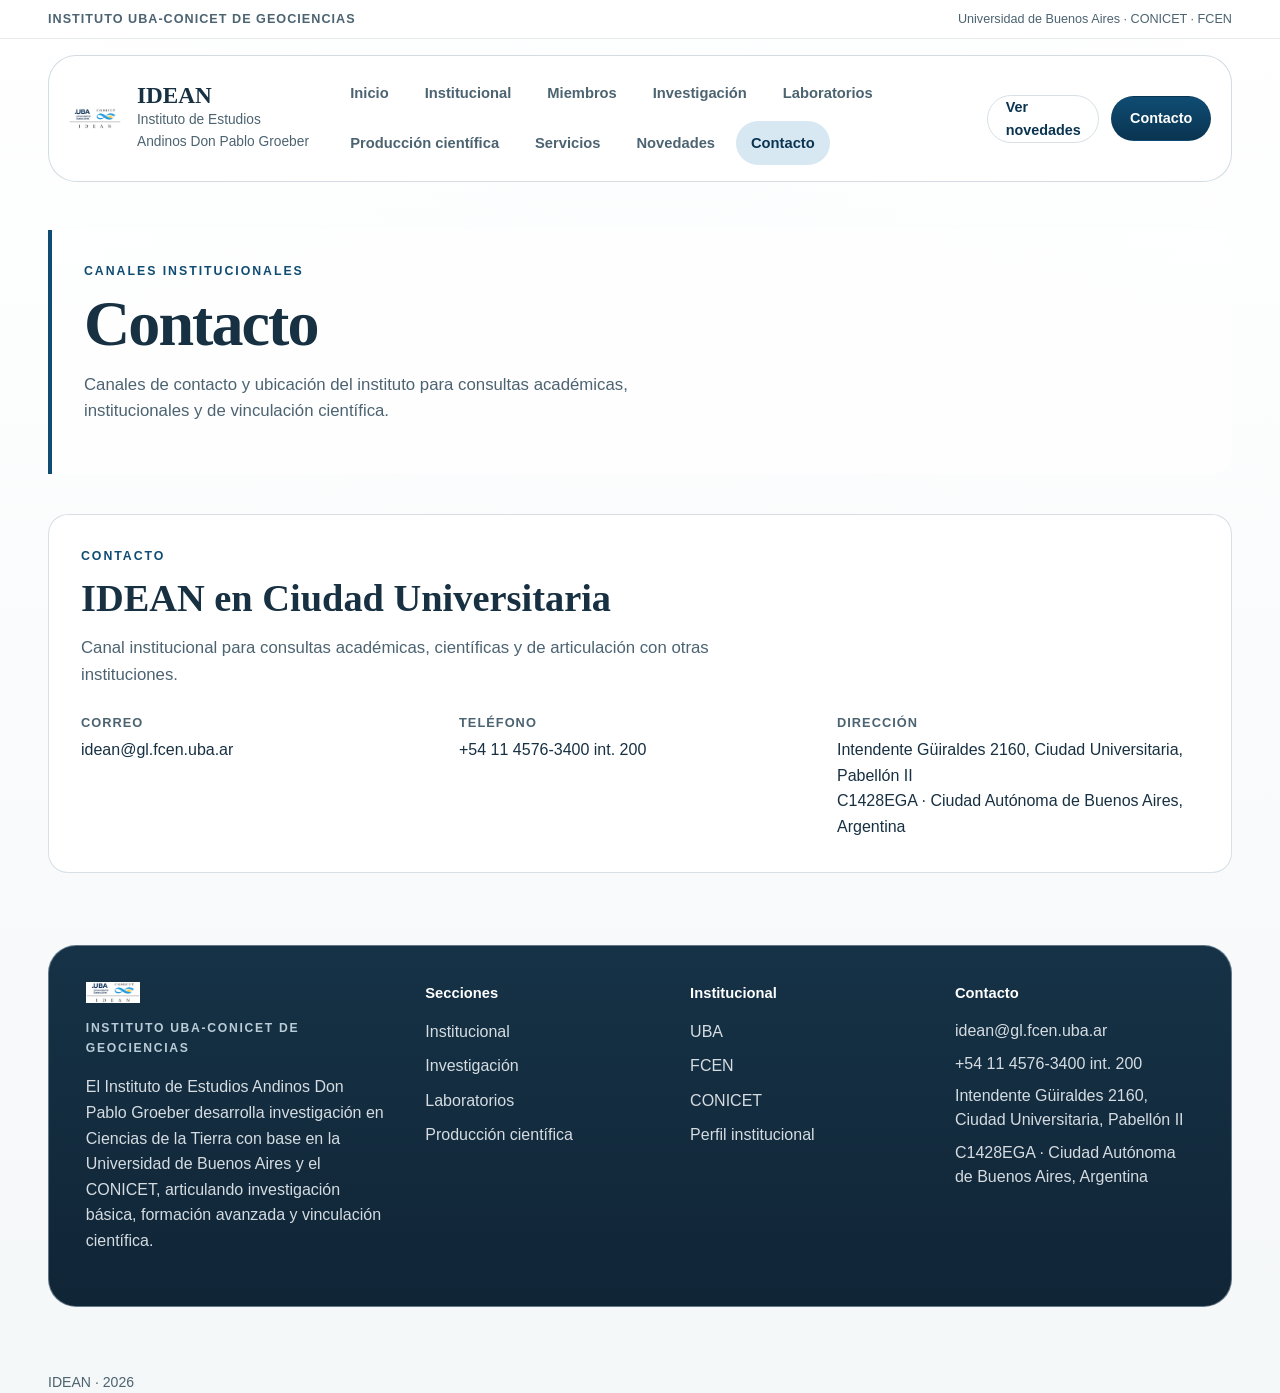
==== contacto.html @ a432ba08 "Implement IDEAN phases 3 and 4 foundations and content migration" ====
<!doctype html>
<html lang="es">
  <head>
    <meta charset="utf-8" />
    <meta name="viewport" content="width=device-width, initial-scale=1" />
    <title>Contacto | IDEAN</title>
    <meta name="description" content="Canales de contacto y ubicación del Instituto de Estudios Andinos Don Pablo Groeber." />
    <link rel="stylesheet" href="assets/css/styles.css" />
  </head>
  <body data-page="contacto">
    <a class="skip-link" href="#contenido-principal">Saltar al contenido</a>
    <div class="page-shell">
      <div data-site-header></div>
      <main id="contenido-principal">
        <section class="page-hero">
          <div class="container" data-page-hero></div>
        </section>
        <section class="section">
          <div class="container" data-contact-panel></div>
        </section>
      </main>
      <div data-site-footer></div>
      <p class="footer-meta">IDEAN · <span data-current-year></span></p>
    </div>
    <script type="module" src="assets/js/site.js"></script>
  </body>
</html>
---- assets/css/styles.css ----
:root {
  --color-bg: #f4f7f8;
  --color-surface: #ffffff;
  --color-surface-alt: #ecf1f4;
  --color-border: #d6e0e6;
  --color-border-strong: #aebfcb;
  --color-text: #173042;
  --color-text-soft: #4c6371;
  --color-primary: #0f4c73;
  --color-primary-dark: #0a3451;
  --color-accent: #6e8793;
  --color-highlight: #d7e8f2;
  --color-shadow: 18 39 52;
  --radius-sm: 0.75rem;
  --radius-md: 1.25rem;
  --radius-lg: 1.75rem;
  --space-1: 0.5rem;
  --space-2: 0.75rem;
  --space-3: 1rem;
  --space-4: 1.5rem;
  --space-5: 2rem;
  --space-6: 3rem;
  --space-7: 4.5rem;
  --container: 74rem;
  --shadow-soft: 0 18px 36px rgba(var(--color-shadow), 0.08);
  --shadow-card: 0 10px 28px rgba(var(--color-shadow), 0.08);
  --font-sans: "Source Sans 3", "Segoe UI", "Helvetica Neue", sans-serif;
  --font-serif: "Source Serif 4", "Iowan Old Style", "Palatino Linotype", serif;
}

*,
*::before,
*::after {
  box-sizing: border-box;
}

html {
  scroll-behavior: smooth;
}

body {
  margin: 0;
  font-family: var(--font-sans);
  color: var(--color-text);
  background:
    linear-gradient(180deg, rgba(255, 255, 255, 0.9), rgba(244, 247, 248, 0.95)),
    radial-gradient(circle at top, rgba(215, 232, 242, 0.55), transparent 40%);
  line-height: 1.6;
}

img {
  display: block;
  max-width: 100%;
  height: auto;
}

a {
  color: inherit;
  text-decoration: none;
}

button,
input,
textarea,
select {
  font: inherit;
}

button {
  cursor: pointer;
}

:focus-visible {
  outline: 3px solid rgba(15, 76, 115, 0.28);
  outline-offset: 3px;
}

.sr-only {
  position: absolute;
  width: 1px;
  height: 1px;
  padding: 0;
  margin: -1px;
  overflow: hidden;
  clip: rect(0, 0, 0, 0);
  white-space: nowrap;
  border: 0;
}

.page-shell {
  min-height: 100vh;
}

.container {
  width: min(100% - 2rem, var(--container));
  margin: 0 auto;
}

.skip-link {
  position: absolute;
  left: 1rem;
  top: 1rem;
  padding: 0.75rem 1rem;
  border-radius: 999px;
  color: #fff;
  background: var(--color-primary-dark);
  transform: translateY(-200%);
}

.skip-link:focus {
  transform: translateY(0);
  z-index: 1000;
}

.topbar {
  border-bottom: 1px solid rgba(23, 48, 66, 0.1);
  background: rgba(255, 255, 255, 0.78);
}

.topbar__inner {
  display: flex;
  align-items: center;
  justify-content: space-between;
  gap: var(--space-3);
  padding: 0.55rem 0;
}

.topbar__eyebrow,
.topbar__affiliations {
  margin: 0;
  color: var(--color-text-soft);
  font-size: 0.79rem;
}

.topbar__eyebrow {
  font-weight: 700;
  letter-spacing: 0.08em;
  text-transform: uppercase;
}

.site-header {
  position: sticky;
  top: 0;
  z-index: 50;
  transition: box-shadow 160ms ease, background-color 160ms ease;
}

.site-header.is-scrolled {
  backdrop-filter: blur(10px);
}

.header-shell {
  padding-top: 1rem;
}

.header-card {
  display: flex;
  align-items: center;
  justify-content: space-between;
  gap: var(--space-4);
  padding: 1rem 1.25rem;
  border: 1px solid rgba(174, 191, 203, 0.55);
  border-radius: var(--radius-lg);
  background: rgba(255, 255, 255, 0.92);
  box-shadow: var(--shadow-soft);
}

.brand {
  display: inline-flex;
  align-items: center;
  gap: 1rem;
  min-width: 0;
}

.brand__mark {
  width: 3.25rem;
  height: auto;
  flex: 0 0 auto;
}

.brand__text {
  display: grid;
  gap: 0.15rem;
}

.brand__name {
  font-family: var(--font-serif);
  font-size: 1.45rem;
  line-height: 1;
  font-weight: 700;
}

.brand__full {
  color: var(--color-text-soft);
  font-size: 0.86rem;
}

.nav-toggle {
  display: none;
  align-items: center;
  justify-content: center;
  flex-direction: column;
  width: 3rem;
  height: 3rem;
  padding: 0;
  border: 1px solid var(--color-border);
  border-radius: 999px;
  color: var(--color-primary-dark);
  background: var(--color-surface);
}

.nav-toggle__line {
  display: block;
  width: 1rem;
  height: 2px;
  background: currentColor;
  border-radius: 999px;
}

.nav-toggle__line + .nav-toggle__line {
  margin-top: 0.18rem;
}

.site-nav {
  display: flex;
  align-items: center;
  gap: var(--space-4);
  min-width: 0;
}

.nav__list {
  display: flex;
  flex-wrap: wrap;
  align-items: center;
  gap: 0.35rem;
  margin: 0;
  padding: 0;
  list-style: none;
}

.nav__link {
  display: inline-flex;
  align-items: center;
  min-height: 2.75rem;
  padding: 0 0.95rem;
  border-radius: 999px;
  color: var(--color-text-soft);
  font-size: 0.92rem;
  font-weight: 600;
}

.nav__link:hover,
.nav__link.is-active {
  color: var(--color-primary-dark);
  background: var(--color-highlight);
}

.site-nav__actions {
  display: flex;
  align-items: center;
  gap: 0.75rem;
}

.button {
  display: inline-flex;
  align-items: center;
  justify-content: center;
  min-height: 2.85rem;
  padding: 0 1.1rem;
  border: 1px solid transparent;
  border-radius: 999px;
  font-size: 0.9rem;
  font-weight: 700;
  transition: transform 160ms ease, border-color 160ms ease, background-color 160ms ease, color 160ms ease;
}

.button:hover {
  transform: translateY(-1px);
}

.button--primary {
  color: #fff;
  background: linear-gradient(180deg, var(--color-primary), var(--color-primary-dark));
}

.button--ghost {
  border-color: var(--color-border);
  color: var(--color-primary-dark);
  background: rgba(255, 255, 255, 0.92);
}

.button--small {
  min-height: 2.45rem;
  padding: 0 0.9rem;
  font-size: 0.86rem;
}

.hero {
  padding: 3.5rem 0 2.25rem;
}

.hero__panel {
  display: grid;
  grid-template-columns: minmax(0, 1.05fr) minmax(18rem, 0.95fr);
  gap: var(--space-5);
  align-items: center;
  padding: clamp(1.5rem, 3vw, 2.25rem);
  border: 1px solid rgba(174, 191, 203, 0.52);
  border-radius: var(--radius-lg);
  background: linear-gradient(180deg, rgba(255, 255, 255, 0.96), rgba(241, 246, 249, 0.94));
  box-shadow: var(--shadow-soft);
}

.hero__eyebrow,
.section-header__eyebrow {
  margin: 0 0 0.7rem;
  color: var(--color-primary);
  font-size: 0.77rem;
  font-weight: 700;
  letter-spacing: 0.16em;
  text-transform: uppercase;
}

.hero__title,
.page-hero__title {
  margin: 0;
  font-family: var(--font-serif);
  font-size: clamp(2.45rem, 5vw, 4.4rem);
  line-height: 0.96;
  letter-spacing: -0.03em;
}

.hero__lead,
.page-hero__lead,
.section-header__description,
.body-copy {
  max-width: 40rem;
  color: var(--color-text-soft);
  font-size: 1.05rem;
}

.hero__actions {
  display: flex;
  flex-wrap: wrap;
  gap: 0.85rem;
  margin-top: 1.75rem;
}

.hero__figure {
  overflow: hidden;
  border-radius: 1.4rem;
  background: var(--color-surface-alt);
  box-shadow: var(--shadow-card);
}

.hero__figure img {
  width: 100%;
  aspect-ratio: 5 / 4;
  object-fit: cover;
}

.hero__facts {
  display: grid;
  gap: 0.85rem;
  margin-top: 1rem;
}

.fact-card,
.card,
.contact-panel,
.page-panel {
  border: 1px solid rgba(174, 191, 203, 0.48);
  border-radius: var(--radius-md);
  background: rgba(255, 255, 255, 0.94);
  box-shadow: var(--shadow-card);
}

.fact-card {
  padding: 1rem 1.1rem;
}

.fact-card strong,
.card__title {
  display: block;
  font-family: var(--font-serif);
  font-size: 1.28rem;
  line-height: 1.1;
}

.fact-card span {
  display: block;
  margin-top: 0.4rem;
  color: var(--color-text-soft);
  font-size: 0.92rem;
}

.section {
  padding: 1.5rem 0 2rem;
}

.editorial-block + .editorial-block {
  margin-top: 2rem;
}

.section-header {
  display: flex;
  align-items: end;
  justify-content: space-between;
  gap: var(--space-4);
  margin-bottom: 1.4rem;
}

.section-header__title {
  margin: 0;
  font-family: var(--font-serif);
  font-size: clamp(1.8rem, 3vw, 2.6rem);
  line-height: 1.05;
}

.split-panel {
  display: grid;
  grid-template-columns: minmax(0, 1.05fr) minmax(18rem, 0.85fr);
  gap: var(--space-5);
  align-items: center;
  padding: clamp(1.4rem, 3vw, 2rem);
  border: 1px solid rgba(174, 191, 203, 0.48);
  border-radius: var(--radius-lg);
  background: linear-gradient(180deg, rgba(255, 255, 255, 0.96), rgba(249, 251, 252, 0.96));
  box-shadow: var(--shadow-soft);
}

.split-panel__media {
  margin: 0;
  overflow: hidden;
  border-radius: 1.25rem;
}

.split-panel__media img {
  width: 100%;
  aspect-ratio: 4 / 5;
  object-fit: cover;
}

.two-column-layout {
  display: grid;
  grid-template-columns: minmax(0, 1.1fr) minmax(18rem, 0.9fr);
  gap: var(--space-5);
}

.stack-grid,
.list-stack {
  display: grid;
  gap: 1rem;
}

.info-grid {
  display: grid;
  gap: 1rem;
}

.info-grid--three {
  grid-template-columns: repeat(3, minmax(0, 1fr));
}

.info-card {
  padding: 1.15rem 1.2rem;
  border: 1px solid rgba(174, 191, 203, 0.48);
  border-radius: var(--radius-md);
  background: rgba(255, 255, 255, 0.95);
  box-shadow: var(--shadow-card);
}

.info-card__label {
  margin: 0;
  color: var(--color-text-soft);
  font-size: 0.78rem;
  font-weight: 700;
  letter-spacing: 0.08em;
  text-transform: uppercase;
}

.info-card__value {
  margin: 0.45rem 0 0;
  font-family: var(--font-serif);
  font-size: 1.3rem;
  line-height: 1.1;
}

.info-card__note {
  margin: 0.45rem 0 0;
  color: var(--color-text-soft);
  font-size: 0.9rem;
}

.card-grid {
  display: grid;
  gap: 1.25rem;
}

.card-grid--research,
.card-grid--compact {
  grid-template-columns: repeat(2, minmax(0, 1fr));
}

.card-grid--news,
.card-grid--labs {
  grid-template-columns: repeat(3, minmax(0, 1fr));
}

.card {
  height: 100%;
  overflow: hidden;
  transition: transform 160ms ease, box-shadow 160ms ease, border-color 160ms ease;
}

.card:hover {
  transform: translateY(-2px);
  border-color: var(--color-border-strong);
}

.card__media {
  width: 100%;
  aspect-ratio: 16 / 10;
  object-fit: cover;
}

.card__body,
.card--compact {
  padding: 1.2rem;
}

.card__text {
  margin: 0.75rem 0 0;
  color: var(--color-text-soft);
  font-size: 0.96rem;
}

.card__link {
  display: inline-flex;
  align-items: center;
  margin-top: 0.95rem;
  color: var(--color-primary);
  font-weight: 700;
}

.list-item {
  padding: 1.2rem;
  border: 1px solid rgba(174, 191, 203, 0.48);
  border-radius: var(--radius-md);
  background: rgba(255, 255, 255, 0.95);
  box-shadow: var(--shadow-card);
}

.list-item__meta {
  display: flex;
  flex-wrap: wrap;
  align-items: center;
  justify-content: space-between;
  gap: 0.75rem;
  color: var(--color-text-soft);
  font-size: 0.82rem;
}

.list-item__title {
  margin: 0.8rem 0 0;
  font-family: var(--font-serif);
  font-size: 1.35rem;
  line-height: 1.1;
}

.list-item__secondary {
  margin: 0.45rem 0 0;
  color: var(--color-text-soft);
  font-size: 0.94rem;
}

.list-item__text {
  margin: 0.75rem 0 0;
  color: var(--color-text-soft);
}

.pill {
  display: inline-flex;
  align-items: center;
  min-height: 1.9rem;
  padding: 0 0.7rem;
  border-radius: 999px;
  color: var(--color-primary);
  background: var(--color-highlight);
  font-size: 0.75rem;
  font-weight: 700;
  letter-spacing: 0.08em;
  text-transform: uppercase;
}

.meta-row {
  display: flex;
  justify-content: space-between;
  gap: var(--space-2);
  align-items: center;
  color: var(--color-text-soft);
  font-size: 0.83rem;
}

.contact-panel,
.page-panel {
  padding: clamp(1.3rem, 3vw, 2rem);
}

.featured-article {
  display: grid;
  grid-template-columns: minmax(16rem, 0.95fr) minmax(0, 1.05fr);
  gap: var(--space-5);
  align-items: stretch;
  padding: 1.2rem;
  border: 1px solid rgba(174, 191, 203, 0.48);
  border-radius: var(--radius-lg);
  background: rgba(255, 255, 255, 0.97);
  box-shadow: var(--shadow-soft);
}

.featured-article__media {
  width: 100%;
  height: 100%;
  min-height: 20rem;
  border-radius: var(--radius-md);
  object-fit: cover;
}

.featured-article__body {
  display: flex;
  flex-direction: column;
  justify-content: center;
}

.featured-article__title,
.article-title {
  margin: 0.85rem 0 0;
  font-family: var(--font-serif);
  font-size: clamp(2rem, 4vw, 3.2rem);
  line-height: 1.02;
}

.featured-article__excerpt,
.article-excerpt {
  margin: 1rem 0 0;
  color: var(--color-text-soft);
  font-size: 1.05rem;
}

.featured-article__actions,
.article-footer {
  display: flex;
  flex-wrap: wrap;
  gap: 0.85rem;
  margin-top: 1.5rem;
}

.breadcrumb {
  display: inline-flex;
  flex-wrap: wrap;
  gap: 0.45rem;
  align-items: center;
  color: var(--color-text-soft);
  font-size: 0.88rem;
}

.article-layout {
  padding: clamp(1.3rem, 3vw, 2rem);
  border: 1px solid rgba(174, 191, 203, 0.48);
  border-radius: var(--radius-lg);
  background: rgba(255, 255, 255, 0.97);
  box-shadow: var(--shadow-soft);
}

.article-header {
  margin-top: 1rem;
}

.meta-row--article {
  justify-content: flex-start;
}

.article-figure {
  margin: 1.5rem 0 0;
  overflow: hidden;
  border-radius: var(--radius-md);
}

.article-figure img {
  width: 100%;
  aspect-ratio: 16 / 8;
  object-fit: cover;
}

.article-prose {
  max-width: 46rem;
  margin-top: 1.5rem;
}

.article-prose p + p {
  margin-top: 1rem;
}

.rich-text {
  max-width: 46rem;
}

.rich-text p + p {
  margin-top: 1rem;
}

.status-note {
  padding: 1.3rem 1.4rem;
  border: 1px solid rgba(174, 191, 203, 0.56);
  border-radius: var(--radius-md);
  background: linear-gradient(180deg, rgba(248, 251, 252, 0.98), rgba(236, 243, 247, 0.92));
}

.related-block {
  margin-top: 2rem;
}

.contact-list {
  display: grid;
  grid-template-columns: repeat(3, minmax(0, 1fr));
  gap: 1rem;
  margin: 1.5rem 0 0;
}

.contact-list dt {
  color: var(--color-text-soft);
  font-size: 0.8rem;
  font-weight: 700;
  letter-spacing: 0.08em;
  text-transform: uppercase;
}

.contact-list dd {
  margin: 0.25rem 0 0;
}

.page-hero {
  padding: 3rem 0 1rem;
}

.page-hero__content {
  padding: clamp(1.4rem, 3vw, 2rem);
  border-left: 4px solid var(--color-primary);
  background: rgba(255, 255, 255, 0.75);
  border-radius: 0 var(--radius-md) var(--radius-md) 0;
}

.page-note {
  margin: 0;
  color: var(--color-text-soft);
}

.site-footer {
  padding: 2.5rem 0 3rem;
}

.footer-grid {
  display: grid;
  grid-template-columns: minmax(0, 1.3fr) repeat(3, minmax(0, 1fr));
  gap: 1rem;
  padding: clamp(1.5rem, 3vw, 2rem);
  border: 1px solid rgba(174, 191, 203, 0.52);
  border-radius: var(--radius-lg);
  background: linear-gradient(180deg, #163246, #102536);
  box-shadow: var(--shadow-soft);
}

.footer-panel {
  padding: 0.25rem 0.3rem;
}

.footer-panel--brand {
  padding-right: 1.25rem;
}

.footer-logo {
  width: 3.4rem;
  height: auto;
}

.footer-kicker {
  margin: 1rem 0 0.5rem;
  color: rgba(215, 232, 242, 0.85);
  font-size: 0.76rem;
  font-weight: 700;
  letter-spacing: 0.14em;
  text-transform: uppercase;
}

.footer-summary,
.footer-list,
.footer-list a {
  color: rgba(240, 245, 248, 0.88);
}

.footer-title {
  margin: 0 0 0.85rem;
  color: #fff;
  font-size: 0.92rem;
  font-weight: 700;
}

.footer-list {
  margin: 0;
  padding: 0;
  list-style: none;
  display: grid;
  gap: 0.55rem;
}

.footer-list--plain li {
  line-height: 1.5;
}

.footer-meta {
  margin: 1rem auto 0;
  width: min(100% - 2rem, var(--container));
  color: var(--color-text-soft);
  font-size: 0.88rem;
}

@media (max-width: 1100px) {
  .header-card {
    flex-wrap: wrap;
  }

  .nav-toggle {
    display: inline-flex;
  }

  .site-nav {
    display: none;
    width: 100%;
    flex-direction: column;
    align-items: stretch;
    gap: 1rem;
    padding-top: 0.75rem;
    border-top: 1px solid rgba(174, 191, 203, 0.45);
  }

  .site-nav.is-open {
    display: flex;
  }

  .nav__list,
  .site-nav__actions {
    flex-direction: column;
    align-items: stretch;
  }

  .nav__link,
  .button {
    justify-content: center;
    width: 100%;
  }

  .hero__panel,
  .split-panel,
  .featured-article,
  .two-column-layout,
  .footer-grid {
    grid-template-columns: 1fr;
  }

  .card-grid--news,
  .card-grid--labs,
  .info-grid--three {
    grid-template-columns: repeat(2, minmax(0, 1fr));
  }
}

@media (max-width: 760px) {
  .topbar__inner,
  .section-header {
    align-items: start;
    flex-direction: column;
  }

  .brand__full {
    font-size: 0.78rem;
  }

  .card-grid--research,
  .card-grid--compact,
  .card-grid--news,
  .card-grid--labs,
  .contact-list,
  .info-grid--three {
    grid-template-columns: 1fr;
  }
}

@media (max-width: 540px) {
  .container {
    width: min(100% - 1.2rem, var(--container));
  }

  .header-card {
    padding: 0.95rem;
  }

  .brand__text {
    gap: 0.1rem;
  }

  .brand__name {
    font-size: 1.2rem;
  }

  .brand__full {
    display: none;
  }
}

@media (prefers-reduced-motion: reduce) {
  html {
    scroll-behavior: auto;
  }

  *,
  *::before,
  *::after {
    transition-duration: 0.01ms !important;
    animation-duration: 0.01ms !important;
  }
}
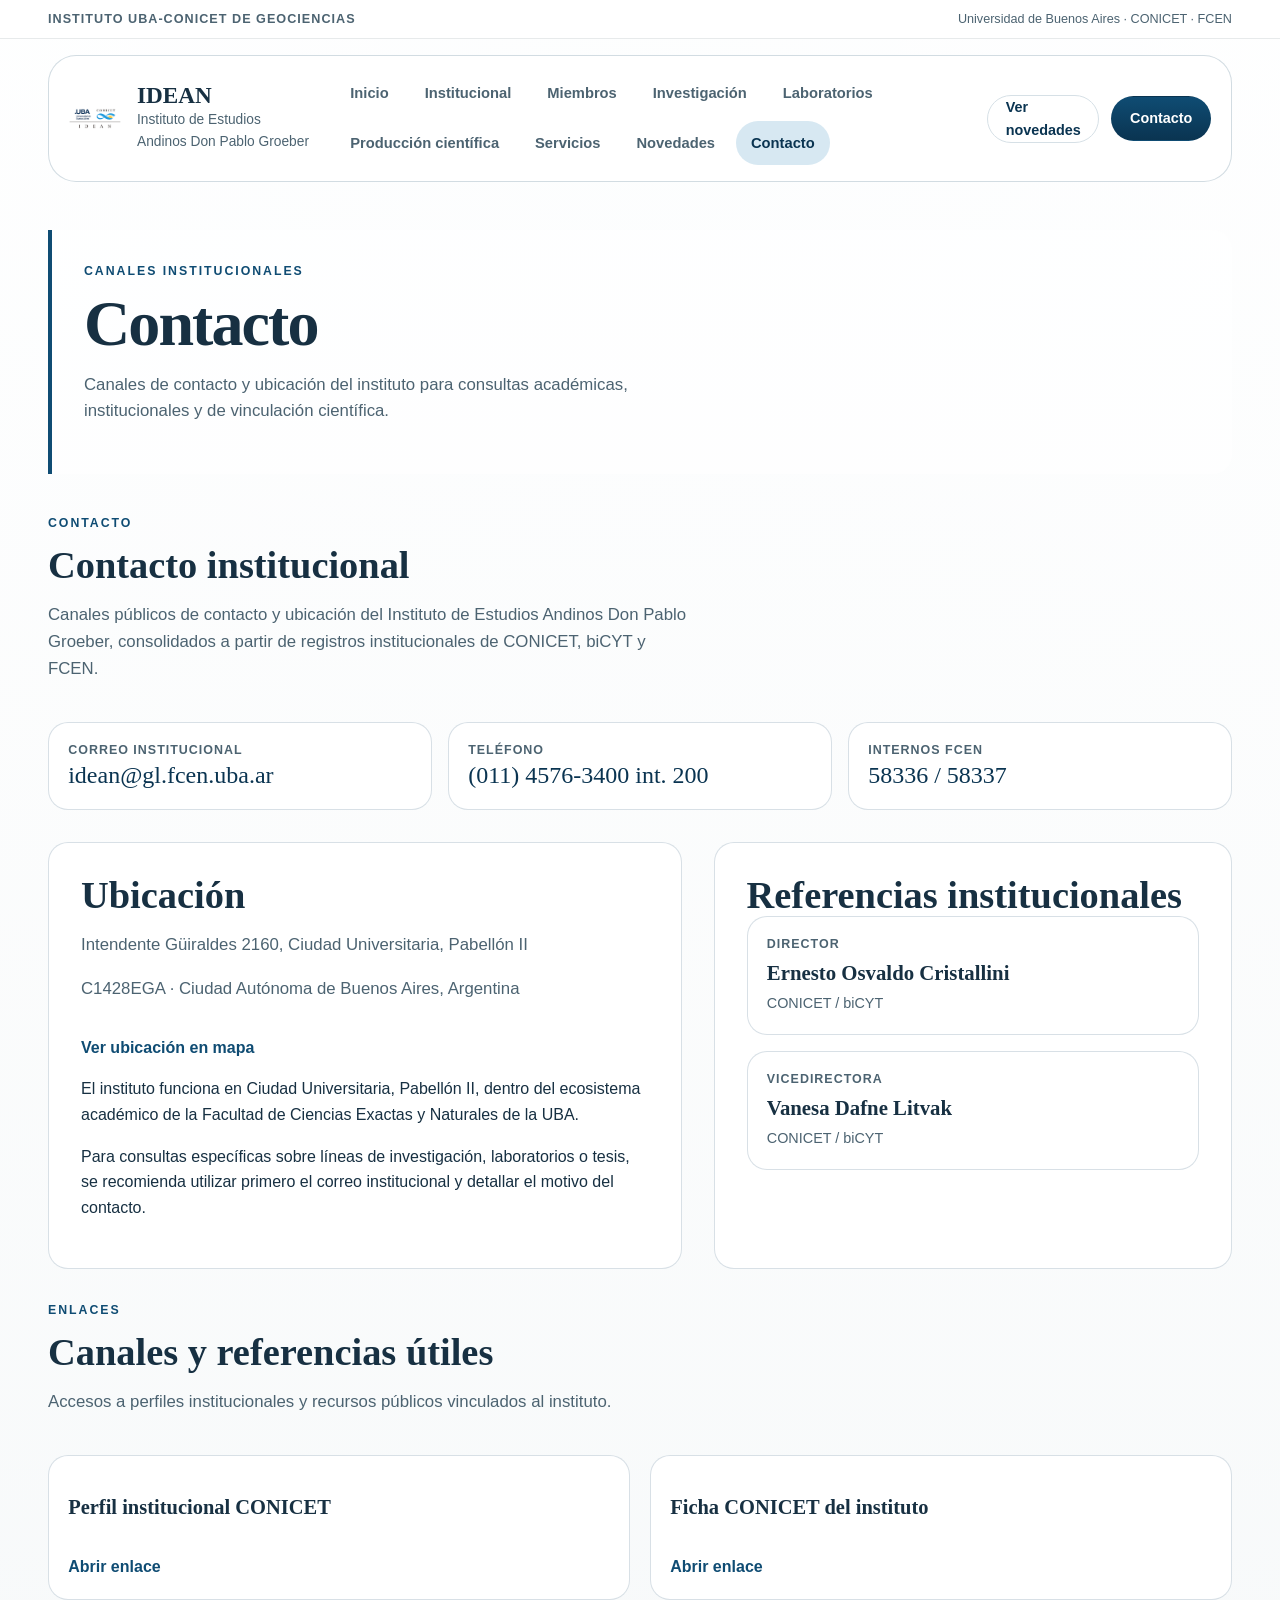
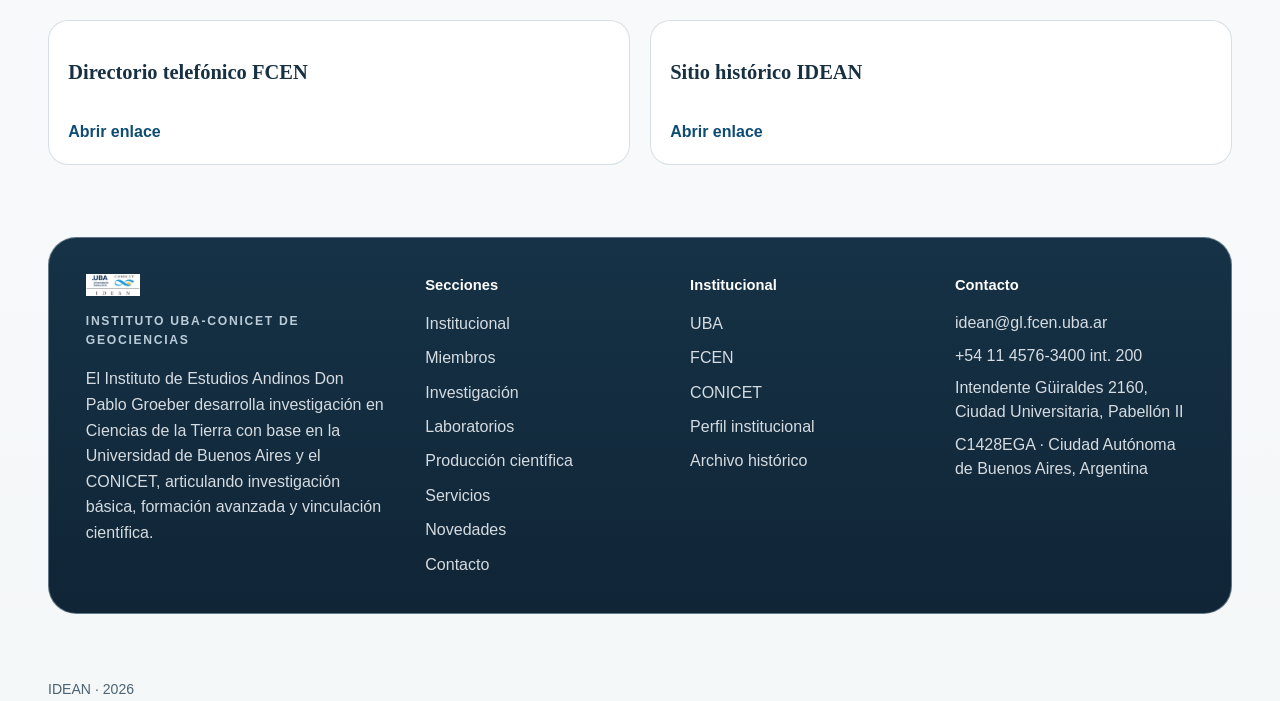
==== commit cd71882d: "Complete IDEAN public site with services, contact, docs, and QA" ====
--- a/contacto.html
+++ b/contacto.html
@@ -16,7 +16,7 @@
           <div class="container" data-page-hero></div>
         </section>
         <section class="section">
-          <div class="container" data-contact-panel></div>
+          <div class="container" data-contact-page></div>
         </section>
       </main>
       <div data-site-footer></div>
--- a/assets/css/styles.css
+++ b/assets/css/styles.css
@@ -579,6 +579,98 @@
   color: var(--color-text-soft);
 }
 
+.person-grid {
+  display: grid;
+  grid-template-columns: repeat(2, minmax(0, 1fr));
+  gap: 1.25rem;
+}
+
+.person-card {
+  padding: 1.2rem;
+  border: 1px solid rgba(174, 191, 203, 0.48);
+  border-radius: var(--radius-md);
+  background: rgba(255, 255, 255, 0.95);
+  box-shadow: var(--shadow-card);
+}
+
+.person-card__header {
+  display: flex;
+  align-items: flex-start;
+  gap: 1rem;
+}
+
+.person-card__avatar {
+  width: 3.5rem;
+  height: 3.5rem;
+  flex: 0 0 auto;
+  overflow: hidden;
+  border-radius: 999px;
+  border: 1px solid rgba(174, 191, 203, 0.48);
+  background: rgba(255, 255, 255, 0.98);
+}
+
+.person-card__avatar img {
+  width: 100%;
+  height: 100%;
+  object-fit: cover;
+}
+
+.person-card__name {
+  margin: 0;
+  font-family: var(--font-serif);
+  font-size: 1.3rem;
+  line-height: 1.1;
+}
+
+.person-card__role,
+.person-card__affiliation,
+.person-card__area {
+  margin: 0.35rem 0 0;
+}
+
+.person-card__role {
+  color: var(--color-primary-dark);
+  font-weight: 700;
+}
+
+.person-card__affiliation,
+.person-card__area {
+  color: var(--color-text-soft);
+  font-size: 0.94rem;
+}
+
+.person-card__links {
+  display: flex;
+  flex-direction: column;
+  gap: 0.55rem;
+  margin-top: 1rem;
+}
+
+.card__link-inline {
+  color: var(--color-primary);
+  font-size: 0.92rem;
+  font-weight: 700;
+}
+
+.chip-row {
+  display: flex;
+  flex-wrap: wrap;
+  gap: 0.5rem;
+  margin-top: 1rem;
+}
+
+.chip {
+  display: inline-flex;
+  align-items: center;
+  min-height: 1.8rem;
+  padding: 0 0.65rem;
+  border: 1px solid rgba(174, 191, 203, 0.52);
+  border-radius: 999px;
+  color: var(--color-text-soft);
+  background: rgba(236, 243, 247, 0.75);
+  font-size: 0.78rem;
+}
+
 .pill {
   display: inline-flex;
   align-items: center;
@@ -605,6 +697,51 @@
 .contact-panel,
 .page-panel {
   padding: clamp(1.3rem, 3vw, 2rem);
+}
+
+.contact-value {
+  display: inline-flex;
+  align-items: center;
+  color: var(--color-primary-dark);
+  font-family: var(--font-serif);
+  font-size: clamp(1.15rem, 2.2vw, 1.5rem);
+  line-height: 1.2;
+  word-break: break-word;
+}
+
+.service-card {
+  padding: 1.35rem;
+  border: 1px solid rgba(174, 191, 203, 0.48);
+  border-radius: var(--radius-md);
+  background: rgba(255, 255, 255, 0.96);
+  box-shadow: var(--shadow-card);
+}
+
+.service-card__title {
+  margin: 0.8rem 0 0;
+  font-family: var(--font-serif);
+  font-size: 1.55rem;
+  line-height: 1.08;
+}
+
+.service-card__summary {
+  margin: 0.85rem 0 0;
+  color: var(--color-text-soft);
+}
+
+.service-card__meta {
+  display: grid;
+  gap: 0.45rem;
+  margin-top: 1rem;
+  color: var(--color-text-soft);
+}
+
+.service-card__actions {
+  display: flex;
+  flex-wrap: wrap;
+  gap: 0.85rem;
+  align-items: center;
+  margin-top: 1.1rem;
 }
 
 .featured-article {
@@ -717,6 +854,80 @@
   background: linear-gradient(180deg, rgba(248, 251, 252, 0.98), rgba(236, 243, 247, 0.92));
 }
 
+.research-detail,
+.lab-detail {
+  padding: 1.3rem;
+  border: 1px solid rgba(174, 191, 203, 0.48);
+  border-radius: var(--radius-md);
+  background: rgba(255, 255, 255, 0.96);
+  box-shadow: var(--shadow-card);
+}
+
+.research-detail__title,
+.lab-detail__title {
+  margin: 0.8rem 0 0;
+  font-family: var(--font-serif);
+  font-size: 1.6rem;
+  line-height: 1.08;
+}
+
+.research-detail__summary,
+.lab-detail__summary {
+  margin: 0.85rem 0 0;
+  color: var(--color-text-soft);
+}
+
+.research-detail__meta,
+.lab-detail__meta {
+  display: grid;
+  gap: 0.45rem;
+  margin-top: 1rem;
+  color: var(--color-text-soft);
+}
+
+.lab-detail {
+  display: grid;
+  grid-template-columns: minmax(16rem, 0.75fr) minmax(0, 1.25fr);
+  gap: var(--space-5);
+  align-items: start;
+}
+
+.lab-detail__media {
+  overflow: hidden;
+  border-radius: var(--radius-md);
+}
+
+.lab-detail__media img {
+  width: 100%;
+  aspect-ratio: 4 / 4;
+  object-fit: cover;
+}
+
+.subsection-title {
+  margin: 0 0 0.65rem;
+  font-size: 0.9rem;
+  color: var(--color-primary-dark);
+  font-weight: 700;
+  letter-spacing: 0.06em;
+  text-transform: uppercase;
+}
+
+.capability-list {
+  margin: 0;
+  padding-left: 1.1rem;
+  color: var(--color-text-soft);
+}
+
+.capability-list li + li {
+  margin-top: 0.45rem;
+}
+
+.two-column-layout--narrow {
+  grid-template-columns: repeat(2, minmax(0, 1fr));
+  gap: 1.5rem;
+  margin-top: 1rem;
+}
+
 .related-block {
   margin-top: 2rem;
 }
@@ -864,13 +1075,15 @@
   .split-panel,
   .featured-article,
   .two-column-layout,
+  .lab-detail,
   .footer-grid {
     grid-template-columns: 1fr;
   }
 
   .card-grid--news,
   .card-grid--labs,
-  .info-grid--three {
+  .info-grid--three,
+  .person-grid {
     grid-template-columns: repeat(2, minmax(0, 1fr));
   }
 }
@@ -891,7 +1104,9 @@
   .card-grid--news,
   .card-grid--labs,
   .contact-list,
-  .info-grid--three {
+  .info-grid--three,
+  .person-grid,
+  .two-column-layout--narrow {
     grid-template-columns: 1fr;
   }
 }
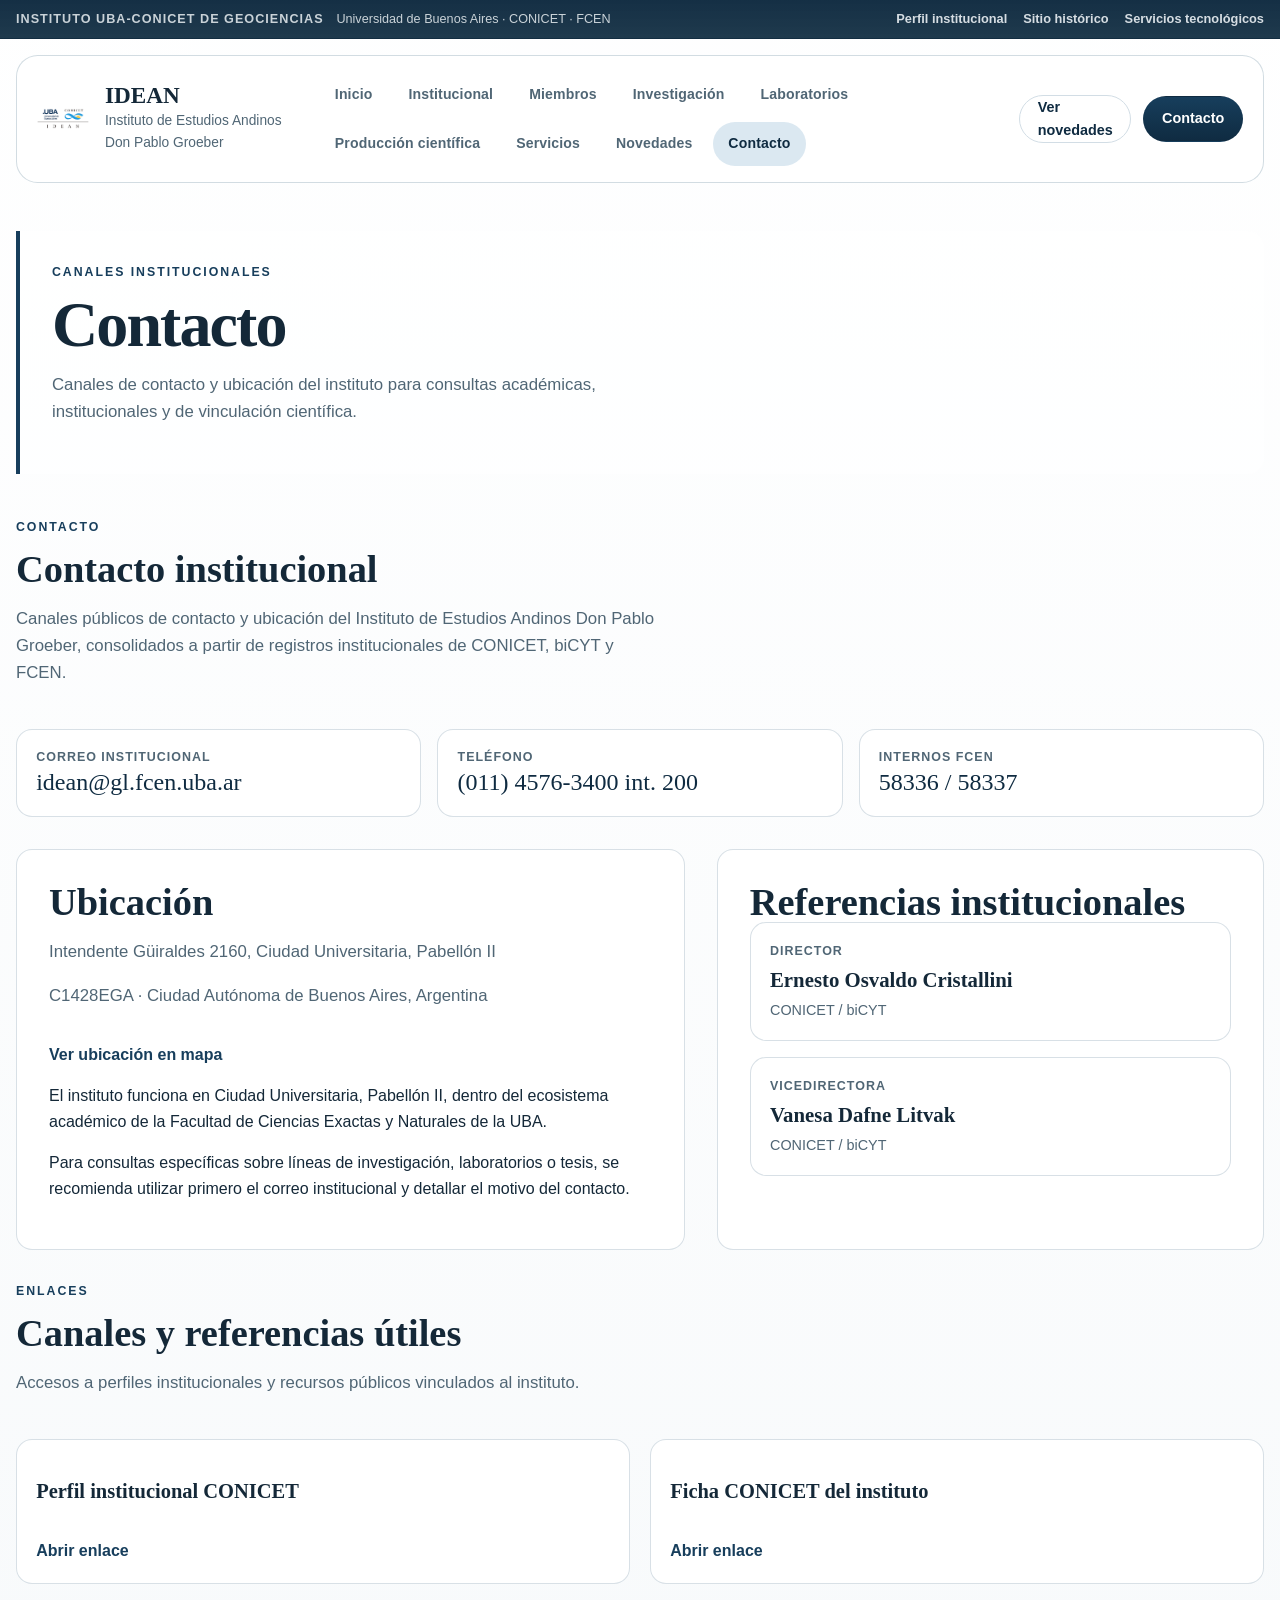
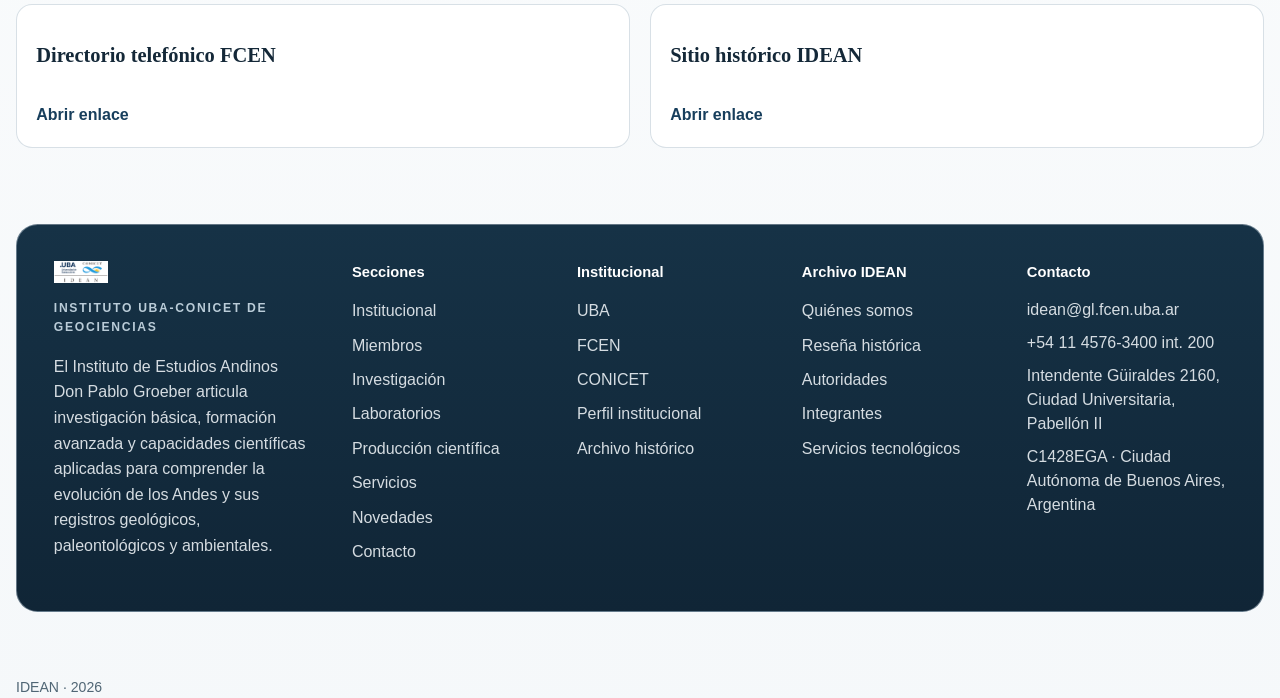
==== commit 010b2fde: "Align IDEAN site with mirror content and institutional polish" ====
--- a/contacto.html
+++ b/contacto.html
@@ -6,6 +6,7 @@
     <title>Contacto | IDEAN</title>
     <meta name="description" content="Canales de contacto y ubicación del Instituto de Estudios Andinos Don Pablo Groeber." />
     <link rel="stylesheet" href="assets/css/styles.css" />
+    <link rel="icon" href="assets/images/institutional/logo-idean.png" type="image/png" />
   </head>
   <body data-page="contacto">
     <a class="skip-link" href="#contenido-principal">Saltar al contenido</a>
--- a/assets/css/styles.css
+++ b/assets/css/styles.css
@@ -1,29 +1,29 @@
 :root {
-  --color-bg: #f4f7f8;
+  --color-bg: #f5f8fa;
   --color-surface: #ffffff;
-  --color-surface-alt: #ecf1f4;
-  --color-border: #d6e0e6;
-  --color-border-strong: #aebfcb;
-  --color-text: #173042;
-  --color-text-soft: #4c6371;
-  --color-primary: #0f4c73;
-  --color-primary-dark: #0a3451;
-  --color-accent: #6e8793;
-  --color-highlight: #d7e8f2;
-  --color-shadow: 18 39 52;
-  --radius-sm: 0.75rem;
-  --radius-md: 1.25rem;
-  --radius-lg: 1.75rem;
+  --color-surface-alt: #edf2f5;
+  --color-border: #d2dde5;
+  --color-border-strong: #9eb2c2;
+  --color-text: #142838;
+  --color-text-soft: #506675;
+  --color-primary: #173e5c;
+  --color-primary-dark: #0f2b41;
+  --color-accent: #2f6d8e;
+  --color-highlight: #dbe8f1;
+  --color-shadow: 12 30 46;
+  --radius-sm: 0.55rem;
+  --radius-md: 1rem;
+  --radius-lg: 1.35rem;
   --space-1: 0.5rem;
   --space-2: 0.75rem;
   --space-3: 1rem;
   --space-4: 1.5rem;
   --space-5: 2rem;
-  --space-6: 3rem;
-  --space-7: 4.5rem;
-  --container: 74rem;
-  --shadow-soft: 0 18px 36px rgba(var(--color-shadow), 0.08);
-  --shadow-card: 0 10px 28px rgba(var(--color-shadow), 0.08);
+  --space-6: 3.25rem;
+  --space-7: 5rem;
+  --container: 78rem;
+  --shadow-soft: 0 18px 38px rgba(var(--color-shadow), 0.07);
+  --shadow-card: 0 10px 24px rgba(var(--color-shadow), 0.07);
   --font-sans: "Source Sans 3", "Segoe UI", "Helvetica Neue", sans-serif;
   --font-serif: "Source Serif 4", "Iowan Old Style", "Palatino Linotype", serif;
 }
@@ -43,9 +43,10 @@
   font-family: var(--font-sans);
   color: var(--color-text);
   background:
-    linear-gradient(180deg, rgba(255, 255, 255, 0.9), rgba(244, 247, 248, 0.95)),
-    radial-gradient(circle at top, rgba(215, 232, 242, 0.55), transparent 40%);
+    linear-gradient(180deg, rgba(255, 255, 255, 0.96), rgba(245, 248, 250, 0.98)),
+    radial-gradient(circle at top, rgba(219, 232, 241, 0.65), transparent 42%);
   line-height: 1.6;
+  overflow-x: hidden;
 }
 
 img {
@@ -113,8 +114,8 @@
 }
 
 .topbar {
-  border-bottom: 1px solid rgba(23, 48, 66, 0.1);
-  background: rgba(255, 255, 255, 0.78);
+  border-bottom: 1px solid rgba(14, 35, 52, 0.12);
+  background: linear-gradient(180deg, rgba(16, 43, 65, 0.98), rgba(22, 50, 70, 0.96));
 }
 
 .topbar__inner {
@@ -125,10 +126,17 @@
   padding: 0.55rem 0;
 }
 
+.topbar__identity {
+  display: flex;
+  align-items: center;
+  gap: 0.8rem;
+  min-width: 0;
+}
+
 .topbar__eyebrow,
 .topbar__affiliations {
   margin: 0;
-  color: var(--color-text-soft);
+  color: rgba(240, 245, 248, 0.82);
   font-size: 0.79rem;
 }
 
@@ -136,6 +144,24 @@
   font-weight: 700;
   letter-spacing: 0.08em;
   text-transform: uppercase;
+}
+
+.topbar__links {
+  display: flex;
+  flex-wrap: wrap;
+  justify-content: flex-end;
+  gap: 1rem;
+  row-gap: 0.35rem;
+}
+
+.topbar__links a {
+  color: rgba(240, 245, 248, 0.88);
+  font-size: 0.8rem;
+  font-weight: 600;
+}
+
+.topbar__links a:hover {
+  color: #fff;
 }
 
 .site-header {
@@ -163,6 +189,7 @@
   border-radius: var(--radius-lg);
   background: rgba(255, 255, 255, 0.92);
   box-shadow: var(--shadow-soft);
+  min-width: 0;
 }
 
 .brand {
@@ -181,6 +208,7 @@
 .brand__text {
   display: grid;
   gap: 0.15rem;
+  min-width: 0;
 }
 
 .brand__name {
@@ -228,6 +256,20 @@
   min-width: 0;
 }
 
+.hero__content,
+.split-panel__content,
+.featured-article__body,
+.lab-detail__body,
+.article-layout,
+.service-card,
+.person-card,
+.info-card,
+.contact-panel,
+.status-note,
+.page-hero__content {
+  min-width: 0;
+}
+
 .nav__list {
   display: flex;
   flex-wrap: wrap;
@@ -245,8 +287,9 @@
   padding: 0 0.95rem;
   border-radius: 999px;
   color: var(--color-text-soft);
-  font-size: 0.92rem;
+  font-size: 0.88rem;
   font-weight: 600;
+  letter-spacing: 0.01em;
 }
 
 .nav__link:hover,
@@ -296,7 +339,7 @@
 }
 
 .hero {
-  padding: 3.5rem 0 2.25rem;
+  padding: 3.75rem 0 2.35rem;
 }
 
 .hero__panel {
@@ -307,7 +350,9 @@
   padding: clamp(1.5rem, 3vw, 2.25rem);
   border: 1px solid rgba(174, 191, 203, 0.52);
   border-radius: var(--radius-lg);
-  background: linear-gradient(180deg, rgba(255, 255, 255, 0.96), rgba(241, 246, 249, 0.94));
+  background:
+    linear-gradient(180deg, rgba(255, 255, 255, 0.97), rgba(241, 246, 249, 0.95)),
+    linear-gradient(135deg, rgba(219, 232, 241, 0.18), transparent 65%);
   box-shadow: var(--shadow-soft);
 }
 
@@ -337,6 +382,10 @@
   max-width: 40rem;
   color: var(--color-text-soft);
   font-size: 1.05rem;
+}
+
+.hero__lead {
+  max-width: 44rem;
 }
 
 .hero__actions {
@@ -387,6 +436,20 @@
   line-height: 1.1;
 }
 
+.card__title,
+.hero__title,
+.list-item__title,
+.featured-article__title,
+.article-title,
+.page-hero__title,
+.section-header__title,
+.info-card__value,
+.service-card__title,
+.contact-value {
+  overflow-wrap: anywhere;
+  hyphens: auto;
+}
+
 .fact-card span {
   display: block;
   margin-top: 0.4rem;
@@ -395,7 +458,7 @@
 }
 
 .section {
-  padding: 1.5rem 0 2rem;
+  padding: 1.75rem 0 2.25rem;
 }
 
 .editorial-block + .editorial-block {
@@ -407,7 +470,7 @@
   align-items: end;
   justify-content: space-between;
   gap: var(--space-4);
-  margin-bottom: 1.4rem;
+  margin-bottom: 1.55rem;
 }
 
 .section-header__title {
@@ -533,6 +596,7 @@
   margin: 0.75rem 0 0;
   color: var(--color-text-soft);
   font-size: 0.96rem;
+  overflow-wrap: anywhere;
 }
 
 .card__link {
@@ -572,11 +636,13 @@
   margin: 0.45rem 0 0;
   color: var(--color-text-soft);
   font-size: 0.94rem;
+  overflow-wrap: anywhere;
 }
 
 .list-item__text {
   margin: 0.75rem 0 0;
   color: var(--color-text-soft);
+  overflow-wrap: anywhere;
 }
 
 .person-grid {
@@ -600,19 +666,34 @@
 }
 
 .person-card__avatar {
-  width: 3.5rem;
-  height: 3.5rem;
+  width: 4rem;
+  height: 4rem;
   flex: 0 0 auto;
   overflow: hidden;
   border-radius: 999px;
   border: 1px solid rgba(174, 191, 203, 0.48);
-  background: rgba(255, 255, 255, 0.98);
+  background: linear-gradient(180deg, rgba(244, 248, 250, 0.98), rgba(228, 237, 243, 0.98));
 }
 
 .person-card__avatar img {
   width: 100%;
   height: 100%;
   object-fit: cover;
+}
+
+.person-card__initials {
+  display: grid;
+  place-items: center;
+  width: 100%;
+  height: 100%;
+  color: var(--color-primary-dark);
+  font-size: 1.1rem;
+  font-weight: 700;
+  letter-spacing: 0.06em;
+}
+
+.person-card__header > div:last-child {
+  min-width: 0;
 }
 
 .person-card__name {
@@ -697,6 +778,16 @@
 .contact-panel,
 .page-panel {
   padding: clamp(1.3rem, 3vw, 2rem);
+}
+
+.plain-list {
+  margin: 1rem 0 0;
+  padding-left: 1.1rem;
+  color: var(--color-text-soft);
+}
+
+.plain-list li + li {
+  margin-top: 0.45rem;
 }
 
 .contact-value {
@@ -783,6 +874,7 @@
   margin: 1rem 0 0;
   color: var(--color-text-soft);
   font-size: 1.05rem;
+  overflow-wrap: anywhere;
 }
 
 .featured-article__actions,
@@ -833,6 +925,7 @@
 .article-prose {
   max-width: 46rem;
   margin-top: 1.5rem;
+  overflow-wrap: anywhere;
 }
 
 .article-prose p + p {
@@ -841,6 +934,7 @@
 
 .rich-text {
   max-width: 46rem;
+  overflow-wrap: anywhere;
 }
 
 .rich-text p + p {
@@ -875,6 +969,7 @@
 .lab-detail__summary {
   margin: 0.85rem 0 0;
   color: var(--color-text-soft);
+  overflow-wrap: anywhere;
 }
 
 .research-detail__meta,
@@ -973,7 +1068,7 @@
 
 .footer-grid {
   display: grid;
-  grid-template-columns: minmax(0, 1.3fr) repeat(3, minmax(0, 1fr));
+  grid-template-columns: minmax(0, 1.35fr) repeat(4, minmax(0, 1fr));
   gap: 1rem;
   padding: clamp(1.5rem, 3vw, 2rem);
   border: 1px solid rgba(174, 191, 203, 0.52);
@@ -1093,6 +1188,37 @@
   .section-header {
     align-items: start;
     flex-direction: column;
+  }
+
+  .topbar__identity {
+    flex-direction: column;
+    align-items: start;
+    gap: 0.25rem;
+  }
+
+  .topbar__links {
+    justify-content: flex-start;
+  }
+
+  .header-card {
+    display: grid;
+    grid-template-columns: minmax(0, 1fr) auto;
+    align-items: center;
+  }
+
+  .brand {
+    min-width: 0;
+    gap: 0.7rem;
+  }
+
+  .nav-toggle {
+    justify-self: end;
+  }
+
+  .hero__title,
+  .page-hero__title {
+    font-size: clamp(2rem, 9vw, 3rem);
+    line-height: 1.02;
   }
 
   .brand__full {
@@ -1128,6 +1254,10 @@
     font-size: 1.2rem;
   }
 
+  .brand__mark {
+    width: 2.35rem;
+  }
+
   .brand__full {
     display: none;
   }
